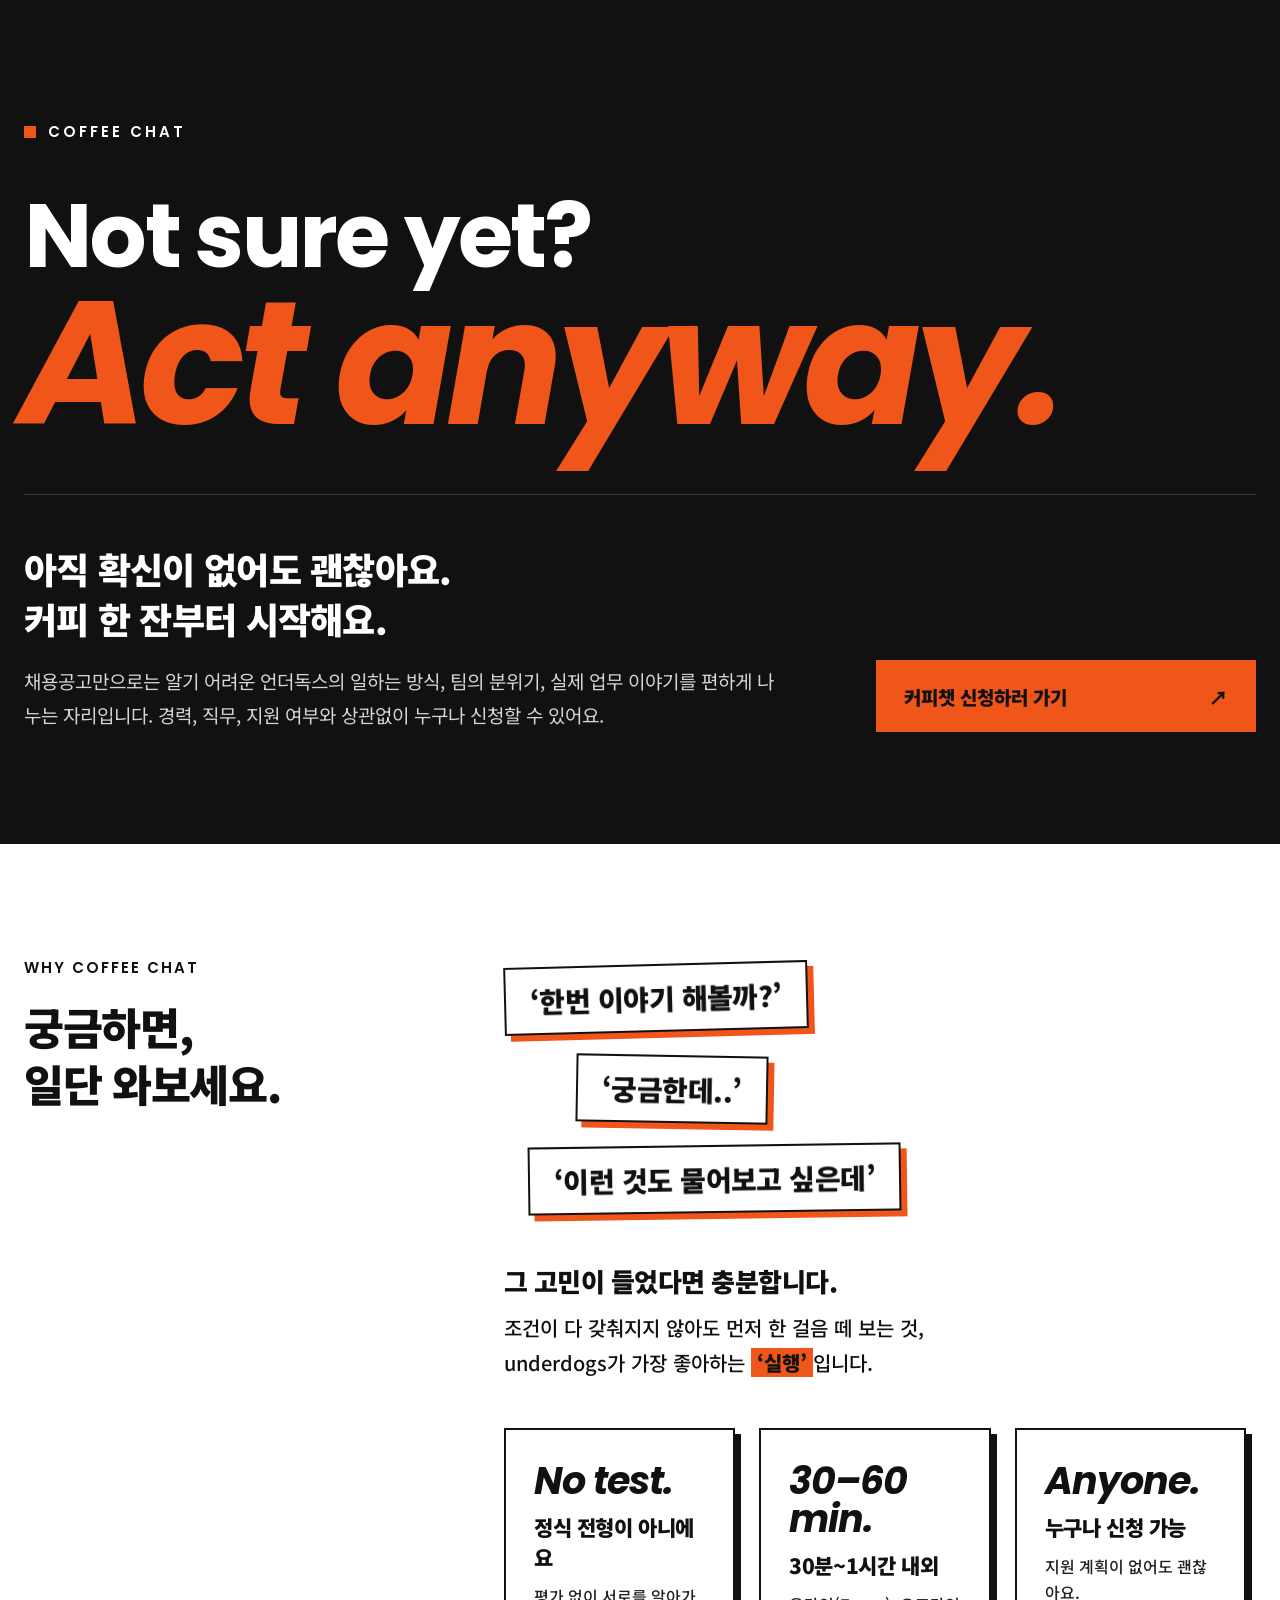
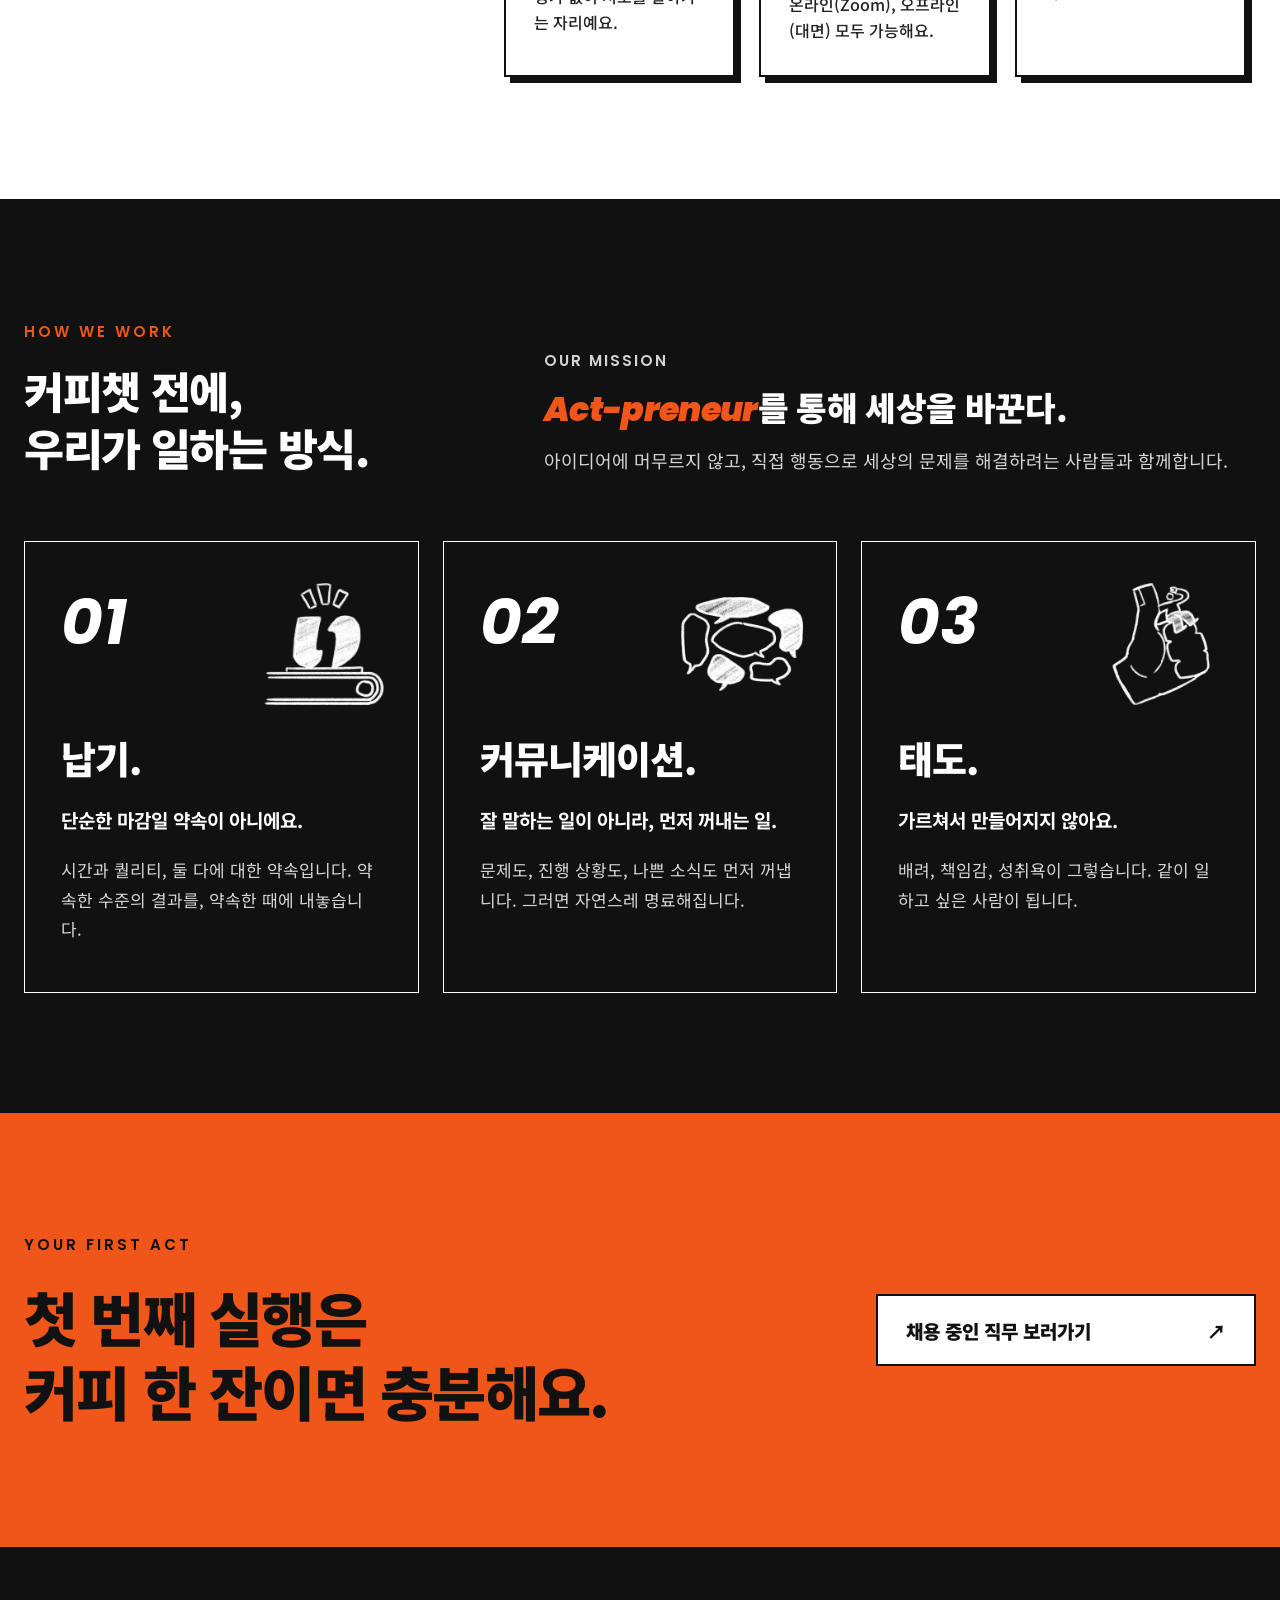
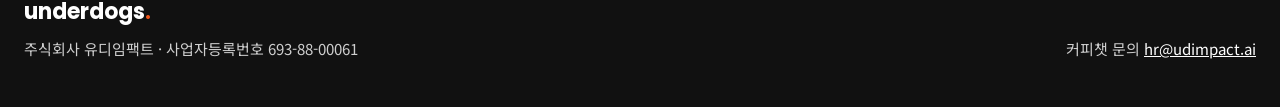
==== index.html @ a5255cc3 "Add files via upload" ====
<!doctype html>
<html lang="ko">
<head>
<meta charset="utf-8">
<meta name="viewport" content="width=device-width, initial-scale=1, viewport-fit=cover">
<title>underdogs. 커피챗 — Not sure yet? Act anyway.</title>
<link rel="preconnect" href="https://fonts.googleapis.com">
<link rel="preconnect" href="https://fonts.gstatic.com" crossorigin>
<link rel="stylesheet" href="https://fonts.googleapis.com/css2?family=Poppins:ital,wght@0,500;0,600;0,700;1,700&family=Noto+Sans+KR:wght@400;500;700;900&display=swap">
<style>
:root{--accent:#F05519;--ink:#111111;--paper:#ffffff;--muted:#444444;--soft:#D4D4D4;--sand:#F6F4F1;
  --side:max(24px,calc((100% - 1280px)/2));box-sizing:border-box;padding-top:env(safe-area-inset-top,0px);padding-bottom:env(safe-area-inset-bottom,0px)}
html{scroll-padding-top:env(safe-area-inset-top,0px)}
*,*::before,*::after{box-sizing:border-box}
body{margin:0;background:var(--paper);color:var(--ink);font-family:Pretendard,"Noto Sans KR","Apple SD Gothic Neo",sans-serif;-webkit-font-smoothing:antialiased;overflow-x:hidden}
.en{font-family:Poppins,sans-serif}
a{color:inherit}
.wrap{padding-left:var(--side);padding-right:var(--side)}
.eyebrow{display:flex;align-items:center;gap:12px;font-family:Poppins,sans-serif;font-size:15px;font-weight:600;letter-spacing:3px}
.eyebrow i{width:12px;height:12px;background:var(--accent);display:inline-block}
h1,h2,p{margin:0}
/* buttons */
.btn{display:flex;align-items:center;justify-content:space-between;gap:16px;height:72px;padding:0 28px;text-decoration:none;font-size:19px;font-weight:900;transition:transform .18s ease,box-shadow .18s ease}
.btn .ar{display:inline-block;transition:transform .18s ease}
.btn:hover{transform:translate(-4px,-4px)}
.btn:hover .ar{transform:translate(3px,-3px)}
.btn-primary{background:var(--accent);color:var(--ink)}
.btn-primary:hover{box-shadow:6px 6px 0 #fff}
.btn-white{background:#fff;color:var(--ink);border:2px solid var(--ink)}
.btn-white:hover{box-shadow:6px 6px 0 var(--ink)}
.btn:focus-visible{outline:3px solid #fff;outline-offset:3px}
.btn-white:focus-visible{outline-color:var(--ink)}
/* hero */
.hero{background:var(--ink);color:#fff;padding-top:120px;padding-bottom:112px;display:flex;flex-direction:column;gap:48px}
.hero h1{font-family:Poppins,sans-serif;font-weight:700;display:flex;flex-direction:column}
.hero .l1{font-size:clamp(44px,7vw,96px);line-height:1;letter-spacing:-.03em}
.act{--t1:rgba(240,85,25,.5);--t2:rgba(240,85,25,.28);--t3:rgba(240,85,25,.12);display:inline-flex;align-self:flex-start;white-space:pre;font-style:italic;color:var(--accent);
  font-size:clamp(76px,13.6vw,196px);line-height:.95;letter-spacing:-.04em;margin-left:-.03em;padding-right:.15em;animation:dash 5s cubic-bezier(.6,0,.2,1) 2.2s infinite}
.act .ch{display:inline-block;animation:slam .6s cubic-bezier(.2,1.5,.35,1) both}
.act .dot{display:inline-block;transform-origin:50% 85%;animation:slam .6s cubic-bezier(.2,1.5,.35,1) both,pop 5s ease-in-out infinite}
@keyframes slam{0%{transform:scale(2.4) translateY(-12%);opacity:0;filter:blur(12px)}60%{opacity:1;filter:blur(0)}100%{transform:none;opacity:1;filter:none}}
@keyframes dash{0%,78%,100%{transform:none;text-shadow:none}82%{transform:translateX(-14px) skewX(6deg);text-shadow:none}88%{transform:translateX(36px) skewX(-16deg);text-shadow:-26px 0 0 var(--t1),-56px 0 0 var(--t2),-90px 0 0 var(--t3)}94%{transform:translateX(-6px) skewX(3deg);text-shadow:none}97%{transform:none}}
@keyframes pop{0%,88%,100%{transform:none}92%{transform:scale(1.9) rotate(-10deg)}96%{transform:scale(.88)}}
.hero-bottom{display:flex;gap:64px;align-items:flex-end;justify-content:space-between;padding-top:48px;border-top:1px solid #3A3A3A}
.hero-copy{display:flex;flex-direction:column;gap:20px;max-width:760px}
.hero-copy .big{font-size:clamp(26px,3vw,36px);line-height:1.4;font-weight:900;letter-spacing:-.02em}
.hero-copy .sub{font-size:19px;line-height:1.8;color:var(--soft)}
.hero .btn{width:380px;flex-shrink:0}
/* why */
.why{padding-top:112px;padding-bottom:112px;display:flex;gap:80px;border-bottom:1px solid var(--ink)}
.why-head{width:400px;flex-shrink:0;display:flex;flex-direction:column;gap:20px}
.why-head .eyebrow{letter-spacing:2px}
.h2{font-size:clamp(34px,3.4vw,48px);line-height:1.3;font-weight:900;letter-spacing:-.03em}
.why-body{flex-grow:1;min-width:0;display:flex;flex-direction:column;gap:40px}
.bubbles{display:flex;flex-direction:column;gap:22px;padding:8px 0}
.bubble{align-self:flex-start;padding:14px 24px;border:2px solid var(--ink);background:#fff;box-shadow:6px 6px 0 var(--accent);font-size:clamp(20px,2.2vw,28px);line-height:1.3;font-weight:900;letter-spacing:-.02em}
.bubble:nth-child(1){transform:rotate(-1.5deg)}
.bubble:nth-child(2){margin-left:72px;transform:rotate(1deg)}
.bubble:nth-child(3){margin-left:24px;transform:rotate(-.8deg)}
.why-text .t1{font-size:26px;line-height:1.5;font-weight:900;letter-spacing:-.02em;margin-bottom:10px}
.why-text .t2{font-size:20px;line-height:1.75;font-weight:500}
.hl{padding:0 6px;background:var(--accent);font-weight:900}
.cards{display:grid;grid-template-columns:repeat(3,minmax(0,1fr));gap:24px;padding:8px 10px 10px 0}
.card{padding:32px 28px;border:2px solid var(--ink);background:#fff;box-shadow:6px 6px 0 var(--ink);display:flex;flex-direction:column;gap:12px;
  transition:transform .2s ease,box-shadow .2s ease,background-color .25s ease}
.card:hover{transform:translate(-4px,-4px) rotate(-1deg);box-shadow:12px 12px 0 var(--ink);background:var(--accent)}
.card .k{font-family:Poppins,sans-serif;font-size:38px;line-height:1;font-weight:700;font-style:italic;letter-spacing:-1px}
.card .t{font-size:21px;font-weight:900;letter-spacing:-.02em}
.card .d{font-size:16px;line-height:1.6;font-weight:500;color:#222}
/* how */
.how{background:var(--ink);color:#fff;padding-top:120px;padding-bottom:120px;display:flex;flex-direction:column;gap:64px}
.how-top{display:flex;gap:80px;align-items:flex-end}
.how-top .left{width:440px;flex-shrink:0;display:flex;flex-direction:column;gap:20px}
.how-top .left .eyebrow{color:var(--accent);letter-spacing:3px}
.how-top .right{flex-grow:1;display:flex;flex-direction:column;gap:12px}
.how-top .mission{font-size:clamp(26px,2.6vw,34px);line-height:1.4;font-weight:900;letter-spacing:-.02em}
.how-top .mission span{font-family:Poppins,sans-serif;font-style:italic;color:var(--accent)}
.how-top .muted{font-size:18px;line-height:1.75;color:var(--soft)}
.vals{display:grid;grid-template-columns:repeat(3,minmax(0,1fr));gap:24px}
.val{padding:48px 36px;border:1px solid #fff;display:flex;flex-direction:column;gap:20px;color:#fff;transition:background-color .25s ease,color .25s ease}
.val:hover{background:var(--accent);color:var(--ink)}
.val .top{display:flex;justify-content:space-between;align-items:flex-start;gap:16px}
.val .no{font-family:Poppins,sans-serif;font-size:64px;line-height:1;font-weight:700;font-style:italic}
.icon{width:132px;height:132px;flex-shrink:0;margin:-12px -8px 0 0;background-color:currentColor;-webkit-mask-size:contain;mask-size:contain;-webkit-mask-repeat:no-repeat;mask-repeat:no-repeat;-webkit-mask-position:center;mask-position:center;transition:transform .3s cubic-bezier(.2,1.4,.4,1)}
.icon{-webkit-mask-image:var(--m);mask-image:var(--m)}
.val:hover .icon{transform:rotate(-8deg) scale(1.1)}
.ic-done{--m:url([data-uri])}
.ic-comm{--m:url([data-uri])}
.ic-att{--m:url([data-uri])}
.val .name{font-size:38px;font-weight:900;letter-spacing:-1px}
.val .lead{font-size:19px;line-height:1.6;font-weight:700}
.val .body{font-size:17px;line-height:1.75;color:var(--soft);transition:color .25s ease}
.val:hover .body{color:var(--ink)}
/* closing */
.closing{background:var(--accent);color:var(--ink);padding-top:120px;padding-bottom:120px;display:flex;align-items:center;justify-content:space-between;gap:64px}
.closing .txt{display:flex;flex-direction:column;gap:24px}
.closing .eyebrow{letter-spacing:3px}
.closing h2{font-size:clamp(38px,4.6vw,64px);line-height:1.25;font-weight:900;letter-spacing:-.03em}
.closing .btn{width:380px;flex-shrink:0}
footer{background:var(--ink);color:#fff;padding-top:48px;padding-bottom:48px;display:flex;justify-content:space-between;align-items:flex-end;gap:24px;flex-wrap:wrap}
footer .logo{font-family:Poppins,sans-serif;font-weight:700;font-size:22px}
footer .logo b{color:var(--accent)}
footer small{font-size:15px;color:#CFCFCF}
footer a{color:#fff}
/* responsive */
@media (max-width:1024px){
  .why,.how-top{flex-direction:column;gap:40px}
  .why-head,.how-top .left{width:auto}
  .cards,.vals{grid-template-columns:1fr}
  .hero-bottom,.closing{flex-direction:column;align-items:flex-start;gap:40px}
  .hero .btn,.closing .btn{width:100%;max-width:420px}
}
@media (max-width:600px){
  .hero{padding-top:72px;padding-bottom:72px;gap:32px}
  .why,.how,.closing{padding-top:72px;padding-bottom:72px}
  .bubble:nth-child(2){margin-left:32px}
  .bubble:nth-child(3){margin-left:12px}
  .icon{width:96px;height:96px}
  .val{padding:32px 24px}
}
@media (prefers-reduced-motion:reduce){.act,.act .ch,.act .dot{animation:none}.btn,.card,.val,.icon{transition:none}}
</style>
</head>
<body>

<section class="hero wrap">
<div class="eyebrow"><i></i><span>COFFEE CHAT</span></div>
<h1>
<span class="l1">Not sure yet?</span>
<span class="act" aria-label="Act anyway."><span class="ch" style="animation-delay:0.150s">A</span><span class="ch" style="animation-delay:0.195s">c</span><span class="ch" style="animation-delay:0.240s">t</span><span class="ch" style="animation-delay:0.285s"> </span><span class="ch" style="animation-delay:0.330s">a</span><span class="ch" style="animation-delay:0.375s">n</span><span class="ch" style="animation-delay:0.420s">y</span><span class="ch" style="animation-delay:0.465s">w</span><span class="ch" style="animation-delay:0.510s">a</span><span class="ch" style="animation-delay:0.555s">y</span><span class="dot" style="animation-delay:0.60s,2.2s">.</span></span>
</h1>
<div class="hero-bottom">
<div class="hero-copy">
<p class="big">아직 확신이 없어도 괜찮아요.<br>커피 한 잔부터 시작해요.</p>
<p class="sub">채용공고만으로는 알기 어려운 언더독스의 일하는 방식, 팀의 분위기, 실제 업무 이야기를 편하게 나누는 자리입니다. 경력, 직무, 지원 여부와 상관없이 누구나 신청할 수 있어요.</p>
</div>
<a class="btn btn-primary" href="apply.html">커피챗 신청하러 가기 <span class="ar" aria-hidden="true">↗</span></a>
</div>
</section>

<section class="why wrap">
<div class="why-head">
<div class="eyebrow en">WHY COFFEE CHAT</div>
<h2 class="h2">궁금하면,<br>일단 와보세요.</h2>
</div>
<div class="why-body">
<div class="bubbles">
<span class="bubble">‘한번 이야기 해볼까?’</span>
<span class="bubble">‘궁금한데..’</span>
<span class="bubble">‘이런 것도 물어보고 싶은데’</span>
</div>
<div class="why-text">
<p class="t1">그 고민이 들었다면 충분합니다.</p>
<p class="t2">조건이 다 갖춰지지 않아도 먼저 한 걸음 떼 보는 것,<br>underdogs가 가장 좋아하는 <span class="hl">‘실행’</span>입니다.</p>
</div>
<div class="cards">
<div class="card"><span class="k">No test.</span><span class="t">정식 전형이 아니에요</span><span class="d">평가 없이 서로를 알아가는 자리예요.</span></div>
<div class="card"><span class="k">30–60 min.</span><span class="t">30분~1시간 내외</span><span class="d">온라인(Zoom), 오프라인(대면) 모두 가능해요.</span></div>
<div class="card"><span class="k">Anyone.</span><span class="t">누구나 신청 가능</span><span class="d">지원 계획이 없어도 괜찮아요.</span></div>
</div>
</div>
</section>

<section class="how wrap">
<div class="how-top">
<div class="left">
<div class="eyebrow">HOW WE WORK</div>
<h2 class="h2">커피챗 전에,<br>우리가 일하는 방식.</h2>
</div>
<div class="right">
<div class="eyebrow" style="color:var(--soft);letter-spacing:2px">OUR MISSION</div>
<p class="mission"><span>Act-preneur</span>를 통해 세상을 바꾼다.</p>
<p class="muted">아이디어에 머무르지 않고, 직접 행동으로 세상의 문제를 해결하려는 사람들과 함께합니다.</p>
</div>
</div>
<div class="vals">
<div class="val"><div class="top"><span class="no">01</span><div class="icon ic-done" aria-hidden="true"></div></div><span class="name">납기.</span><span class="lead">단순한 마감일 약속이 아니에요.</span><span class="body">시간과 퀄리티, 둘 다에 대한 약속입니다. 약속한 수준의 결과를, 약속한 때에 내놓습니다.</span></div>
<div class="val"><div class="top"><span class="no">02</span><div class="icon ic-comm" aria-hidden="true"></div></div><span class="name">커뮤니케이션.</span><span class="lead">잘 말하는 일이 아니라, 먼저 꺼내는 일.</span><span class="body">문제도, 진행 상황도, 나쁜 소식도 먼저 꺼냅니다. 그러면 자연스레 명료해집니다.</span></div>
<div class="val"><div class="top"><span class="no">03</span><div class="icon ic-att" aria-hidden="true"></div></div><span class="name">태도.</span><span class="lead">가르쳐서 만들어지지 않아요.</span><span class="body">배려, 책임감, 성취욕이 그렇습니다. 같이 일하고 싶은 사람이 됩니다.</span></div>
</div>
</section>

<section class="closing wrap">
<div class="txt">
<div class="eyebrow">YOUR FIRST ACT</div>
<h2>첫 번째 실행은<br>커피 한 잔이면 충분해요.</h2>
</div>
<a class="btn btn-white" href="https://udimpact.career.greetinghr.com/ko/guide" target="_blank" rel="noopener">채용 중인 직무 보러가기 <span class="ar" aria-hidden="true">↗</span></a>
</section>

<footer class="wrap">
<div style="display:flex;flex-direction:column;gap:10px">
<span class="logo">underdogs<b>.</b></span>
<small>주식회사 유디임팩트 · 사업자등록번호 693-88-00061</small>
</div>
<small>커피챗 문의 <a href="mailto:hr@udimpact.ai">hr@udimpact.ai</a></small>
</footer>

</body>
</html>
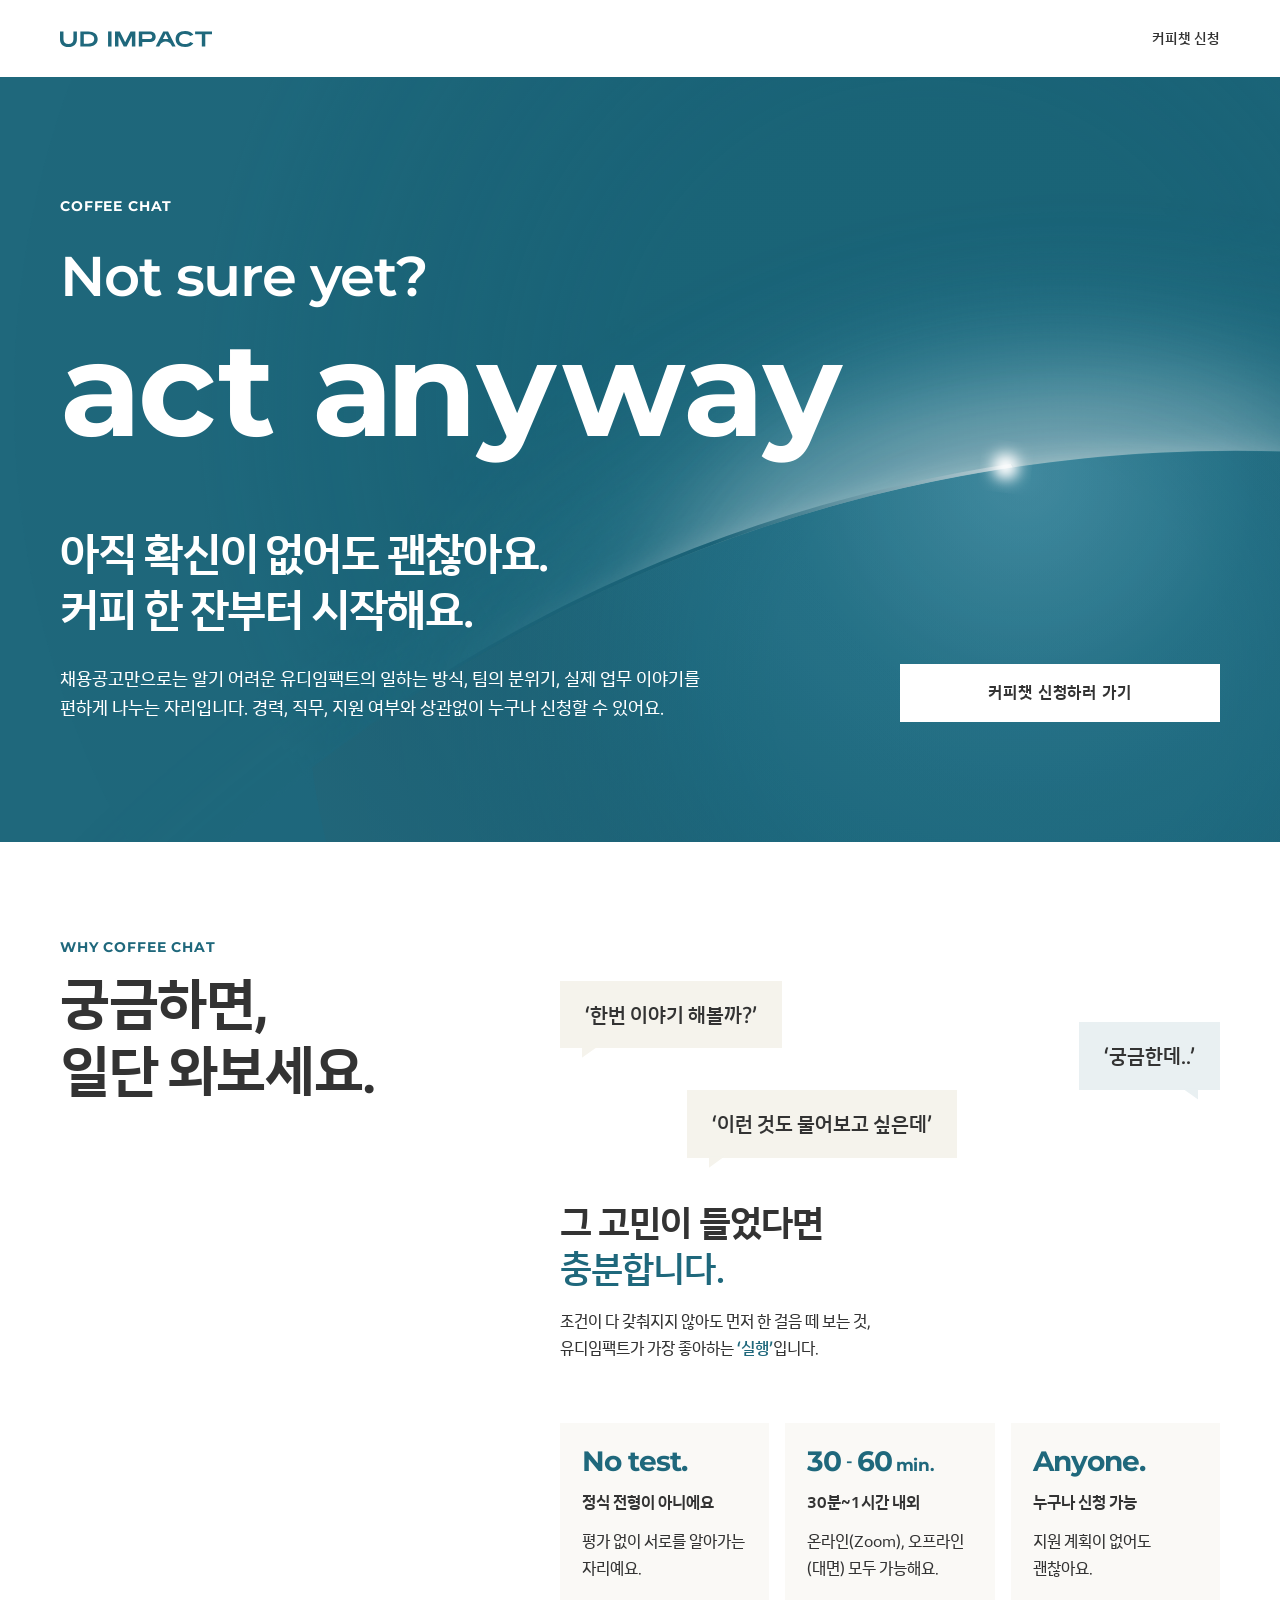
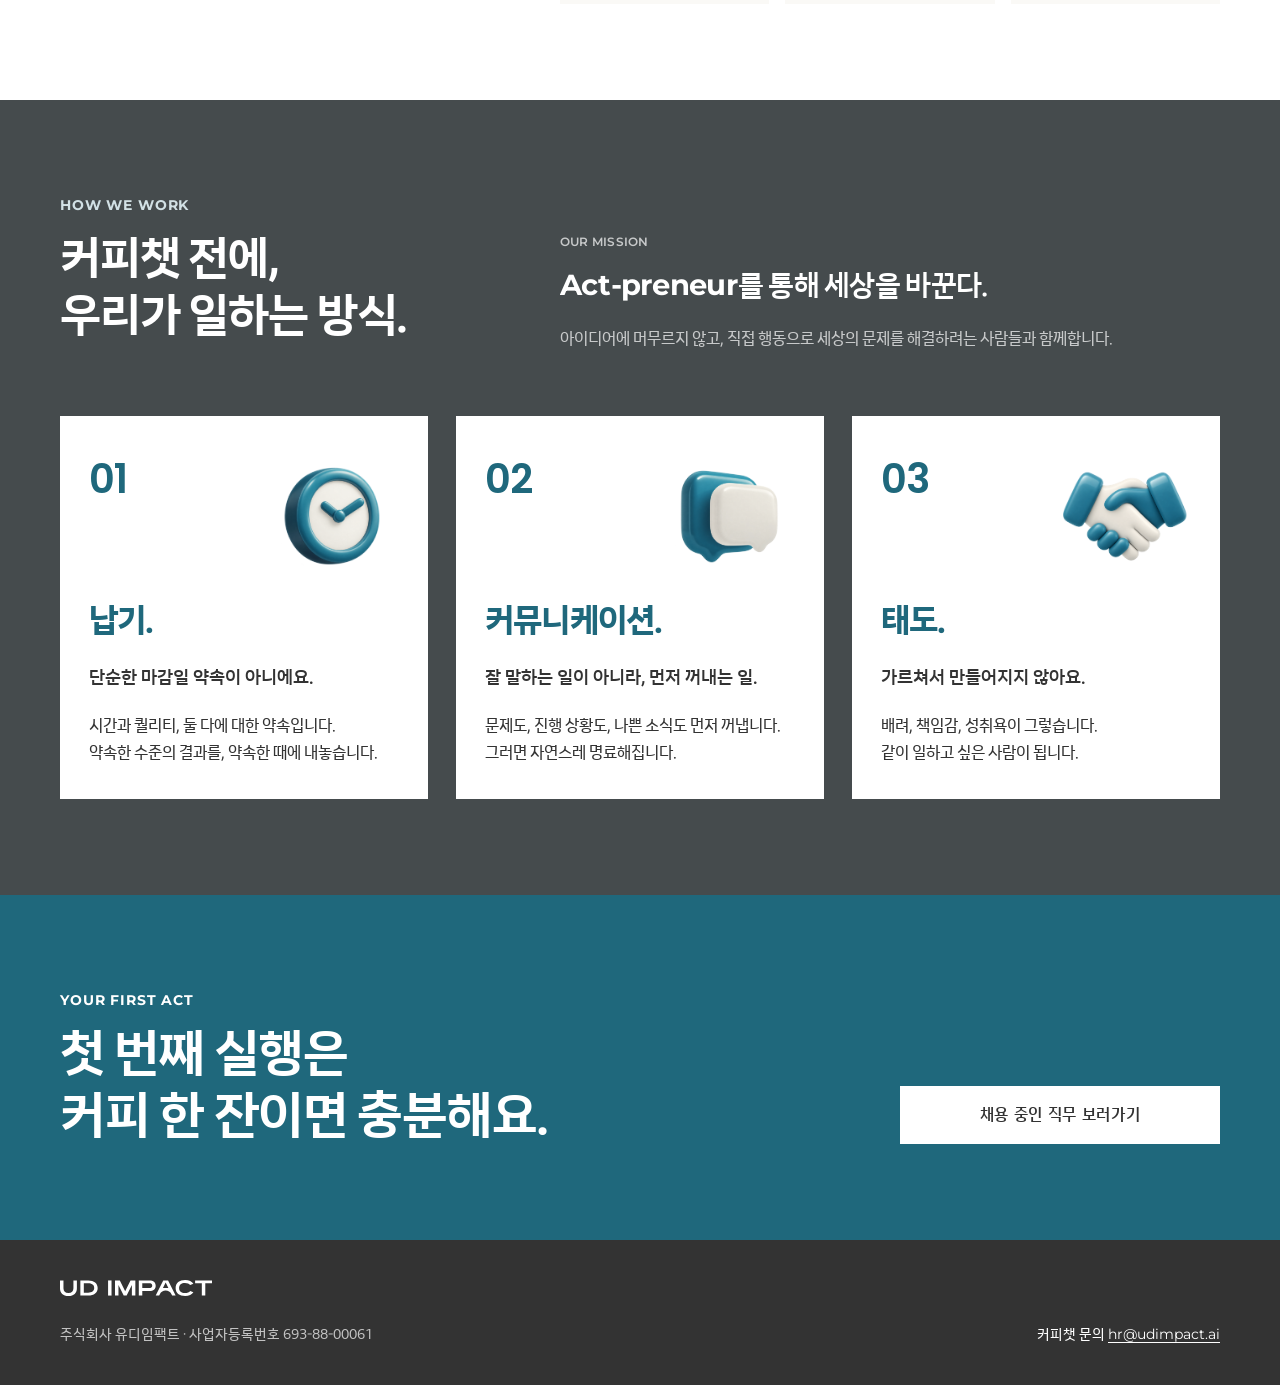
==== commit b458d63e: "Add files via upload" ====
--- a/index.html
+++ b/index.html
@@ -1,200 +1,163 @@
 <!doctype html>
 <html lang="ko">
-<head>
-<meta charset="utf-8">
-<meta name="viewport" content="width=device-width, initial-scale=1, viewport-fit=cover">
-<title>underdogs. 커피챗 — Not sure yet? Act anyway.</title>
-<link rel="preconnect" href="https://fonts.googleapis.com">
-<link rel="preconnect" href="https://fonts.gstatic.com" crossorigin>
-<link rel="stylesheet" href="https://fonts.googleapis.com/css2?family=Poppins:ital,wght@0,500;0,600;0,700;1,700&family=Noto+Sans+KR:wght@400;500;700;900&display=swap">
-<style>
-:root{--accent:#F05519;--ink:#111111;--paper:#ffffff;--muted:#444444;--soft:#D4D4D4;--sand:#F6F4F1;
-  --side:max(24px,calc((100% - 1280px)/2));box-sizing:border-box;padding-top:env(safe-area-inset-top,0px);padding-bottom:env(safe-area-inset-bottom,0px)}
-html{scroll-padding-top:env(safe-area-inset-top,0px)}
-*,*::before,*::after{box-sizing:border-box}
-body{margin:0;background:var(--paper);color:var(--ink);font-family:Pretendard,"Noto Sans KR","Apple SD Gothic Neo",sans-serif;-webkit-font-smoothing:antialiased;overflow-x:hidden}
-.en{font-family:Poppins,sans-serif}
-a{color:inherit}
-.wrap{padding-left:var(--side);padding-right:var(--side)}
-.eyebrow{display:flex;align-items:center;gap:12px;font-family:Poppins,sans-serif;font-size:15px;font-weight:600;letter-spacing:3px}
-.eyebrow i{width:12px;height:12px;background:var(--accent);display:inline-block}
-h1,h2,p{margin:0}
-/* buttons */
-.btn{display:flex;align-items:center;justify-content:space-between;gap:16px;height:72px;padding:0 28px;text-decoration:none;font-size:19px;font-weight:900;transition:transform .18s ease,box-shadow .18s ease}
-.btn .ar{display:inline-block;transition:transform .18s ease}
-.btn:hover{transform:translate(-4px,-4px)}
-.btn:hover .ar{transform:translate(3px,-3px)}
-.btn-primary{background:var(--accent);color:var(--ink)}
-.btn-primary:hover{box-shadow:6px 6px 0 #fff}
-.btn-white{background:#fff;color:var(--ink);border:2px solid var(--ink)}
-.btn-white:hover{box-shadow:6px 6px 0 var(--ink)}
-.btn:focus-visible{outline:3px solid #fff;outline-offset:3px}
-.btn-white:focus-visible{outline-color:var(--ink)}
-/* hero */
-.hero{background:var(--ink);color:#fff;padding-top:120px;padding-bottom:112px;display:flex;flex-direction:column;gap:48px}
-.hero h1{font-family:Poppins,sans-serif;font-weight:700;display:flex;flex-direction:column}
-.hero .l1{font-size:clamp(44px,7vw,96px);line-height:1;letter-spacing:-.03em}
-.act{--t1:rgba(240,85,25,.5);--t2:rgba(240,85,25,.28);--t3:rgba(240,85,25,.12);display:inline-flex;align-self:flex-start;white-space:pre;font-style:italic;color:var(--accent);
-  font-size:clamp(76px,13.6vw,196px);line-height:.95;letter-spacing:-.04em;margin-left:-.03em;padding-right:.15em;animation:dash 5s cubic-bezier(.6,0,.2,1) 2.2s infinite}
-.act .ch{display:inline-block;animation:slam .6s cubic-bezier(.2,1.5,.35,1) both}
-.act .dot{display:inline-block;transform-origin:50% 85%;animation:slam .6s cubic-bezier(.2,1.5,.35,1) both,pop 5s ease-in-out infinite}
-@keyframes slam{0%{transform:scale(2.4) translateY(-12%);opacity:0;filter:blur(12px)}60%{opacity:1;filter:blur(0)}100%{transform:none;opacity:1;filter:none}}
-@keyframes dash{0%,78%,100%{transform:none;text-shadow:none}82%{transform:translateX(-14px) skewX(6deg);text-shadow:none}88%{transform:translateX(36px) skewX(-16deg);text-shadow:-26px 0 0 var(--t1),-56px 0 0 var(--t2),-90px 0 0 var(--t3)}94%{transform:translateX(-6px) skewX(3deg);text-shadow:none}97%{transform:none}}
-@keyframes pop{0%,88%,100%{transform:none}92%{transform:scale(1.9) rotate(-10deg)}96%{transform:scale(.88)}}
-.hero-bottom{display:flex;gap:64px;align-items:flex-end;justify-content:space-between;padding-top:48px;border-top:1px solid #3A3A3A}
-.hero-copy{display:flex;flex-direction:column;gap:20px;max-width:760px}
-.hero-copy .big{font-size:clamp(26px,3vw,36px);line-height:1.4;font-weight:900;letter-spacing:-.02em}
-.hero-copy .sub{font-size:19px;line-height:1.8;color:var(--soft)}
-.hero .btn{width:380px;flex-shrink:0}
-/* why */
-.why{padding-top:112px;padding-bottom:112px;display:flex;gap:80px;border-bottom:1px solid var(--ink)}
-.why-head{width:400px;flex-shrink:0;display:flex;flex-direction:column;gap:20px}
-.why-head .eyebrow{letter-spacing:2px}
-.h2{font-size:clamp(34px,3.4vw,48px);line-height:1.3;font-weight:900;letter-spacing:-.03em}
-.why-body{flex-grow:1;min-width:0;display:flex;flex-direction:column;gap:40px}
-.bubbles{display:flex;flex-direction:column;gap:22px;padding:8px 0}
-.bubble{align-self:flex-start;padding:14px 24px;border:2px solid var(--ink);background:#fff;box-shadow:6px 6px 0 var(--accent);font-size:clamp(20px,2.2vw,28px);line-height:1.3;font-weight:900;letter-spacing:-.02em}
-.bubble:nth-child(1){transform:rotate(-1.5deg)}
-.bubble:nth-child(2){margin-left:72px;transform:rotate(1deg)}
-.bubble:nth-child(3){margin-left:24px;transform:rotate(-.8deg)}
-.why-text .t1{font-size:26px;line-height:1.5;font-weight:900;letter-spacing:-.02em;margin-bottom:10px}
-.why-text .t2{font-size:20px;line-height:1.75;font-weight:500}
-.hl{padding:0 6px;background:var(--accent);font-weight:900}
-.cards{display:grid;grid-template-columns:repeat(3,minmax(0,1fr));gap:24px;padding:8px 10px 10px 0}
-.card{padding:32px 28px;border:2px solid var(--ink);background:#fff;box-shadow:6px 6px 0 var(--ink);display:flex;flex-direction:column;gap:12px;
-  transition:transform .2s ease,box-shadow .2s ease,background-color .25s ease}
-.card:hover{transform:translate(-4px,-4px) rotate(-1deg);box-shadow:12px 12px 0 var(--ink);background:var(--accent)}
-.card .k{font-family:Poppins,sans-serif;font-size:38px;line-height:1;font-weight:700;font-style:italic;letter-spacing:-1px}
-.card .t{font-size:21px;font-weight:900;letter-spacing:-.02em}
-.card .d{font-size:16px;line-height:1.6;font-weight:500;color:#222}
-/* how */
-.how{background:var(--ink);color:#fff;padding-top:120px;padding-bottom:120px;display:flex;flex-direction:column;gap:64px}
-.how-top{display:flex;gap:80px;align-items:flex-end}
-.how-top .left{width:440px;flex-shrink:0;display:flex;flex-direction:column;gap:20px}
-.how-top .left .eyebrow{color:var(--accent);letter-spacing:3px}
-.how-top .right{flex-grow:1;display:flex;flex-direction:column;gap:12px}
-.how-top .mission{font-size:clamp(26px,2.6vw,34px);line-height:1.4;font-weight:900;letter-spacing:-.02em}
-.how-top .mission span{font-family:Poppins,sans-serif;font-style:italic;color:var(--accent)}
-.how-top .muted{font-size:18px;line-height:1.75;color:var(--soft)}
-.vals{display:grid;grid-template-columns:repeat(3,minmax(0,1fr));gap:24px}
-.val{padding:48px 36px;border:1px solid #fff;display:flex;flex-direction:column;gap:20px;color:#fff;transition:background-color .25s ease,color .25s ease}
-.val:hover{background:var(--accent);color:var(--ink)}
-.val .top{display:flex;justify-content:space-between;align-items:flex-start;gap:16px}
-.val .no{font-family:Poppins,sans-serif;font-size:64px;line-height:1;font-weight:700;font-style:italic}
-.icon{width:132px;height:132px;flex-shrink:0;margin:-12px -8px 0 0;background-color:currentColor;-webkit-mask-size:contain;mask-size:contain;-webkit-mask-repeat:no-repeat;mask-repeat:no-repeat;-webkit-mask-position:center;mask-position:center;transition:transform .3s cubic-bezier(.2,1.4,.4,1)}
-.icon{-webkit-mask-image:var(--m);mask-image:var(--m)}
-.val:hover .icon{transform:rotate(-8deg) scale(1.1)}
-.ic-done{--m:url([data-uri])}
-.ic-comm{--m:url([data-uri])}
-.ic-att{--m:url([data-uri])}
-.val .name{font-size:38px;font-weight:900;letter-spacing:-1px}
-.val .lead{font-size:19px;line-height:1.6;font-weight:700}
-.val .body{font-size:17px;line-height:1.75;color:var(--soft);transition:color .25s ease}
-.val:hover .body{color:var(--ink)}
-/* closing */
-.closing{background:var(--accent);color:var(--ink);padding-top:120px;padding-bottom:120px;display:flex;align-items:center;justify-content:space-between;gap:64px}
-.closing .txt{display:flex;flex-direction:column;gap:24px}
-.closing .eyebrow{letter-spacing:3px}
-.closing h2{font-size:clamp(38px,4.6vw,64px);line-height:1.25;font-weight:900;letter-spacing:-.03em}
-.closing .btn{width:380px;flex-shrink:0}
-footer{background:var(--ink);color:#fff;padding-top:48px;padding-bottom:48px;display:flex;justify-content:space-between;align-items:flex-end;gap:24px;flex-wrap:wrap}
-footer .logo{font-family:Poppins,sans-serif;font-weight:700;font-size:22px}
-footer .logo b{color:var(--accent)}
-footer small{font-size:15px;color:#CFCFCF}
-footer a{color:#fff}
-/* responsive */
-@media (max-width:1024px){
-  .why,.how-top{flex-direction:column;gap:40px}
-  .why-head,.how-top .left{width:auto}
-  .cards,.vals{grid-template-columns:1fr}
-  .hero-bottom,.closing{flex-direction:column;align-items:flex-start;gap:40px}
-  .hero .btn,.closing .btn{width:100%;max-width:420px}
-}
-@media (max-width:600px){
-  .hero{padding-top:72px;padding-bottom:72px;gap:32px}
-  .why,.how,.closing{padding-top:72px;padding-bottom:72px}
-  .bubble:nth-child(2){margin-left:32px}
-  .bubble:nth-child(3){margin-left:12px}
-  .icon{width:96px;height:96px}
-  .val{padding:32px 24px}
-}
-@media (prefers-reduced-motion:reduce){.act,.act .ch,.act .dot{animation:none}.btn,.card,.val,.icon{transition:none}}
-</style>
-</head>
-<body>
-
-<section class="hero wrap">
-<div class="eyebrow"><i></i><span>COFFEE CHAT</span></div>
-<h1>
-<span class="l1">Not sure yet?</span>
-<span class="act" aria-label="Act anyway."><span class="ch" style="animation-delay:0.150s">A</span><span class="ch" style="animation-delay:0.195s">c</span><span class="ch" style="animation-delay:0.240s">t</span><span class="ch" style="animation-delay:0.285s"> </span><span class="ch" style="animation-delay:0.330s">a</span><span class="ch" style="animation-delay:0.375s">n</span><span class="ch" style="animation-delay:0.420s">y</span><span class="ch" style="animation-delay:0.465s">w</span><span class="ch" style="animation-delay:0.510s">a</span><span class="ch" style="animation-delay:0.555s">y</span><span class="dot" style="animation-delay:0.60s,2.2s">.</span></span>
-</h1>
-<div class="hero-bottom">
-<div class="hero-copy">
-<p class="big">아직 확신이 없어도 괜찮아요.<br>커피 한 잔부터 시작해요.</p>
-<p class="sub">채용공고만으로는 알기 어려운 언더독스의 일하는 방식, 팀의 분위기, 실제 업무 이야기를 편하게 나누는 자리입니다. 경력, 직무, 지원 여부와 상관없이 누구나 신청할 수 있어요.</p>
-</div>
-<a class="btn btn-primary" href="apply.html">커피챗 신청하러 가기 <span class="ar" aria-hidden="true">↗</span></a>
-</div>
-</section>
-
-<section class="why wrap">
-<div class="why-head">
-<div class="eyebrow en">WHY COFFEE CHAT</div>
-<h2 class="h2">궁금하면,<br>일단 와보세요.</h2>
-</div>
-<div class="why-body">
-<div class="bubbles">
-<span class="bubble">‘한번 이야기 해볼까?’</span>
-<span class="bubble">‘궁금한데..’</span>
-<span class="bubble">‘이런 것도 물어보고 싶은데’</span>
-</div>
-<div class="why-text">
-<p class="t1">그 고민이 들었다면 충분합니다.</p>
-<p class="t2">조건이 다 갖춰지지 않아도 먼저 한 걸음 떼 보는 것,<br>underdogs가 가장 좋아하는 <span class="hl">‘실행’</span>입니다.</p>
-</div>
-<div class="cards">
-<div class="card"><span class="k">No test.</span><span class="t">정식 전형이 아니에요</span><span class="d">평가 없이 서로를 알아가는 자리예요.</span></div>
-<div class="card"><span class="k">30–60 min.</span><span class="t">30분~1시간 내외</span><span class="d">온라인(Zoom), 오프라인(대면) 모두 가능해요.</span></div>
-<div class="card"><span class="k">Anyone.</span><span class="t">누구나 신청 가능</span><span class="d">지원 계획이 없어도 괜찮아요.</span></div>
-</div>
-</div>
-</section>
-
-<section class="how wrap">
-<div class="how-top">
-<div class="left">
-<div class="eyebrow">HOW WE WORK</div>
-<h2 class="h2">커피챗 전에,<br>우리가 일하는 방식.</h2>
-</div>
-<div class="right">
-<div class="eyebrow" style="color:var(--soft);letter-spacing:2px">OUR MISSION</div>
-<p class="mission"><span>Act-preneur</span>를 통해 세상을 바꾼다.</p>
-<p class="muted">아이디어에 머무르지 않고, 직접 행동으로 세상의 문제를 해결하려는 사람들과 함께합니다.</p>
-</div>
-</div>
-<div class="vals">
-<div class="val"><div class="top"><span class="no">01</span><div class="icon ic-done" aria-hidden="true"></div></div><span class="name">납기.</span><span class="lead">단순한 마감일 약속이 아니에요.</span><span class="body">시간과 퀄리티, 둘 다에 대한 약속입니다. 약속한 수준의 결과를, 약속한 때에 내놓습니다.</span></div>
-<div class="val"><div class="top"><span class="no">02</span><div class="icon ic-comm" aria-hidden="true"></div></div><span class="name">커뮤니케이션.</span><span class="lead">잘 말하는 일이 아니라, 먼저 꺼내는 일.</span><span class="body">문제도, 진행 상황도, 나쁜 소식도 먼저 꺼냅니다. 그러면 자연스레 명료해집니다.</span></div>
-<div class="val"><div class="top"><span class="no">03</span><div class="icon ic-att" aria-hidden="true"></div></div><span class="name">태도.</span><span class="lead">가르쳐서 만들어지지 않아요.</span><span class="body">배려, 책임감, 성취욕이 그렇습니다. 같이 일하고 싶은 사람이 됩니다.</span></div>
-</div>
-</section>
-
-<section class="closing wrap">
-<div class="txt">
-<div class="eyebrow">YOUR FIRST ACT</div>
-<h2>첫 번째 실행은<br>커피 한 잔이면 충분해요.</h2>
-</div>
-<a class="btn btn-white" href="https://udimpact.career.greetinghr.com/ko/guide" target="_blank" rel="noopener">채용 중인 직무 보러가기 <span class="ar" aria-hidden="true">↗</span></a>
-</section>
-
-<footer class="wrap">
-<div style="display:flex;flex-direction:column;gap:10px">
-<span class="logo">underdogs<b>.</b></span>
-<small>주식회사 유디임팩트 · 사업자등록번호 693-88-00061</small>
-</div>
-<small>커피챗 문의 <a href="mailto:hr@udimpact.ai">hr@udimpact.ai</a></small>
-</footer>
-
-</body>
+  <head>
+    <meta charset="utf-8">
+    <meta name="viewport" content="width=device-width, initial-scale=1, viewport-fit=cover">
+    <title>UD IMPACT 커피챗 — Not sure yet? act anyway</title>
+    <link rel="stylesheet" href="assets/styles/webfonts.css">
+    <link rel="stylesheet" href="assets/styles/refinement-fonts.css">
+    <link rel="stylesheet" href="assets/styles/common.css?v=20261021-1">
+    <link rel="stylesheet" href="assets/styles/index.css?v=20261021-20">
+    <link rel="stylesheet" href="assets/styles/values-refined.css?v=20261021-5">
+    <link rel="stylesheet" href="assets/styles/hero-art.css?v=20261021-2">
+    <link rel="stylesheet" href="assets/styles/hero-motion.css?v=20261021-2">
+    <link rel="stylesheet" href="assets/styles/mission-motion.css?v=20261021-1">
+    <script src="assets/scripts/mission-motion.js?v=20261021-1" defer></script>
+  </head>
+  <body>
+    <div class="lp-shell">
+      <header class="site-nav">
+        <nav class="lp-inner" aria-label="주요 메뉴">
+          <a class="brand-link" href="index.html" aria-label="유디임팩트 커피챗 홈"><img class="brand-logo" src="assets/logo/udimpact-wordmark-teal.svg" alt="UD IMPACT" width="152" height="16"></a>
+          <a class="nav-link" href="apply.html">커피챗 신청</a>
+        </nav>
+      </header>
+      <main>
+        <section class="hero on-accent" aria-labelledby="hero-title">
+          <div class="hero-art" aria-hidden="true">
+            <div class="hero-art__wash">
+              <div class="hero-art__layer hero-art__outer-haze">
+                <img src="assets/hero/04b62.svg" width="3689.02" height="3689.02" alt="">
+              </div>
+              <div class="hero-art__layer hero-art__orbital-glow">
+                <img src="assets/hero/d9f5a.svg" width="1222.57" height="1652.86" alt="">
+              </div>
+              <div class="hero-art__layer hero-art__rim-glow">
+                <img src="assets/hero/69f84.svg" width="3457.92" height="3457.92" alt="">
+              </div>
+              <div class="hero-art__layer hero-art__planet">
+                <img src="assets/hero/153b4.svg?v=20261021-2" width="3393.25" height="3393.25" alt="">
+              </div>
+              <div class="hero-art__layer hero-art__masked-atmosphere">
+                <img src="assets/hero/d4ae5.svg" width="1557.16" height="1557.16" alt="">
+                <img src="assets/hero/9620e.svg" width="1557.16" height="1557.16" alt="">
+              </div>
+              <div class="hero-art__layer hero-art__atmosphere">
+                <img src="assets/hero/04747.svg" width="2055.47" height="2055.47" alt="">
+              </div>
+            </div>
+            <img class="hero-art__intro-light" src="assets/hero/hero-light-intro.svg" width="1440" height="800" alt="">
+            <div class="hero-art__layer hero-art__star">
+              <img src="assets/hero/e9343.svg" width="65.7218" height="65.7218" alt="">
+            </div>
+          </div>
+          <div class="lp-inner">
+            <p class="kicker">COFFEE CHAT</p>
+            <h1 class="hero-title en" id="hero-title"><span class="hero-question">Not sure yet?</span><span class="act-line"><span class="kern-act-a">a</span><span class="kern-act-c">c</span>t <span class="kern-a">a</span>n<span class="kern-y">y</span>way</span></h1>
+            <div class="hero-bottom">
+              <div class="hero-copy">
+                <p class="hero-intro">아직 확신이 없어도 괜찮아요.<br>커피 한 잔부터 시작해요.</p>
+                <p class="lead">채용공고만으로는 알기 어려운 유디임팩트의 일하는 방식, 팀의 분위기, 실제 업무 이야기를 편하게 나누는 자리입니다. 경력, 직무, 지원 여부와 상관없이 누구나 신청할 수 있어요.</p>
+              </div>
+              <a class="lp-cta is-lg is-solo is-on-accent" href="apply.html">커피챗 신청하러 가기</a>
+            </div>
+          </div>
+        </section>
+        <section class="why" aria-labelledby="why-title">
+          <div class="lp-inner">
+            <div class="why-layout">
+              <div class="section-heading">
+                <p class="kicker">WHY COFFEE CHAT</p>
+                <h2 class="section-title" id="why-title">궁금하면,<br>일단 와보세요.</h2>
+              </div>
+              <div class="why-content">
+                <div class="questions">
+                  <p class="question-bubble">‘한번 이야기 해볼까?’</p>
+                  <p class="question-bubble">‘궁금한데..’</p>
+                  <p class="question-bubble">‘이런 것도 물어보고 싶은데’</p>
+                </div>
+                <div class="why-copy">
+                  <p class="statement">그 고민이 들었다면<br><strong>충분합니다.</strong></p>
+                  <p class="body">조건이 다 갖춰지지 않아도 먼저 한 걸음 떼 보는 것,<br>유디임팩트가 가장 좋아하는 <strong>‘실행’</strong>입니다.</p>
+                </div>
+                <div class="info-cards grid-3">
+                  <article class="info-card">
+                    <p class="card-label en">No test.</p>
+                    <h3>정식 전형이 아니에요</h3>
+                    <p class="body">평가 없이 서로를 알아가는 자리예요.</p>
+                  </article>
+                  <article class="info-card">
+                    <p class="card-label en time-label" aria-label="30 to 60 minutes"><span>30</span><span class="time-dash" aria-hidden="true">-</span><span>60</span><span class="time-unit">min.</span></p>
+                    <h3>30분~1시간 내외</h3>
+                    <p class="body">온라인(Zoom), 오프라인(대면) 모두 가능해요.</p>
+                  </article>
+                  <article class="info-card">
+                    <p class="card-label en">Anyone.</p>
+                    <h3>누구나 신청 가능</h3>
+                    <p class="body">지원 계획이 없어도 괜찮아요.</p>
+                  </article>
+                </div>
+              </div>
+            </div>
+          </div>
+        </section>
+        <section class="mission on-dark" aria-labelledby="mission-title">
+          <div class="lp-inner">
+            <div class="mission-layout">
+              <div class="section-heading">
+                <p class="kicker">HOW WE WORK</p>
+                <h2 class="section-title" id="mission-title">커피챗 전에,<br>우리가 일하는 방식.</h2>
+              </div>
+              <div class="mission-copy">
+                <p class="kicker">OUR MISSION</p>
+                <p class="mission-statement"><span class="en mission-word">A<span class="kern-c">c</span>t-preneur</span>를 통해 세상을 바꾼다.</p>
+                <p class="lead">아이디어에 머무르지 않고, 직접 행동으로 세상의 문제를 해결하려는 사람들과 함께합니다.</p>
+              </div>
+            </div>
+            <div class="values-grid grid-3" role="group" aria-label="일하는 방식의 세 가지 기준">
+              <article class="value-card">
+                <span class="value-number" aria-hidden="true">01</span>
+                <img class="value-icon" src="assets/icons/3d_clock.svg" alt="" width="134" height="134">
+                <h3>납기.</h3>
+                <p class="lead">단순한 마감일 약속이 아니에요.</p>
+                <p class="body">시간과 퀄리티, 둘 다에 대한 약속입니다.<br>약속한 수준의 결과를, 약속한 때에 내놓습니다.</p>
+              </article>
+              <article class="value-card">
+                <span class="value-number" aria-hidden="true">02</span>
+                <img class="value-icon" src="assets/icons/3d_textbubble.svg" alt="" width="134" height="134">
+                <h3>커뮤니케이션.</h3>
+                <p class="lead">잘 말하는 일이 아니라, 먼저 꺼내는 일.</p>
+                <p class="body">문제도, 진행 상황도, 나쁜 소식도 먼저 꺼냅니다.<br>그러면 자연스레 명료해집니다.</p>
+              </article>
+              <article class="value-card">
+                <span class="value-number" aria-hidden="true">03</span>
+                <img class="value-icon" src="assets/icons/3d_handshake.svg" alt="" width="134" height="134">
+                <h3>태도.</h3>
+                <p class="lead">가르쳐서 만들어지지 않아요.</p>
+                <p class="body">배려, 책임감, 성취욕이 그렇습니다.<br>같이 일하고 싶은 사람이 됩니다.</p>
+              </article>
+            </div>
+          </div>
+        </section>
+        <section class="closing on-accent" aria-labelledby="closing-title">
+          <div class="lp-inner closing-layout">
+            <div class="section-heading">
+              <p class="kicker">YOUR FIRST ACT</p>
+              <h2 class="section-title" id="closing-title">첫 번째 실행은<br>커피 한 잔이면 충분해요.</h2>
+            </div>
+            <a class="lp-cta is-lg is-solo is-on-accent" href="https://udimpact.career.greetinghr.com/ko/guide" target="_blank" rel="noopener">채용 중인 직무 보러가기</a>
+          </div>
+        </section>
+      </main>
+      <footer class="site-footer">
+        <div class="lp-inner">
+          <div class="footer-identity">
+            <img class="brand-logo" src="assets/logo/udimpact-wordmark-white.svg" alt="UD IMPACT" width="152" height="16">
+            <small class="company">주식회사 유디임팩트 · 사업자등록번호 693-88-00061</small>
+          </div>
+          <small class="contact">커피챗 문의 <a class="lp-text-link en" href="mailto:hr@udimpact.ai">hr@udimpact.ai</a></small>
+        </div>
+      </footer>
+    </div>
+  </body>
 </html>
--- a/assets/styles/webfonts.css
+++ b/assets/styles/webfonts.css
@@ -0,0 +1,113 @@
+/* Montserrat — 굵기마다 기본 라틴(영문·숫자·기본 기호)과 확장 라틴(é, ü 등) 2개 파일.
+   unicode-range에 따라 브라우저가 필요한 파일만 불러온다. */
+@font-face {
+  font-family: "Montserrat";
+  src: url("../fonts/Montserrat-Regular.woff2") format("woff2");
+  font-weight: 400;
+  font-style: normal;
+  font-display: swap;
+  unicode-range: U+0000-00FF, U+0131, U+0152-0153, U+02BB-02BC, U+02C6, U+02DA, U+02DC, U+0304, U+0308, U+0329, U+2000-206F, U+20AC, U+2122, U+2191, U+2193, U+2212, U+2215, U+FEFF, U+FFFD;
+}
+
+@font-face {
+  font-family: "Montserrat";
+  src: url("../fonts/Montserrat-Regular-LatinExt.woff2") format("woff2");
+  font-weight: 400;
+  font-style: normal;
+  font-display: swap;
+  unicode-range: U+0100-02BA, U+02BD-02C5, U+02C7-02CC, U+02CE-02D7, U+02DD-02FF, U+0304, U+0308, U+0329, U+1D00-1DBF, U+1E00-1E9F, U+1EF2-1EFF, U+2020, U+20A0-20AB, U+20AD-20C0, U+2113, U+2C60-2C7F, U+A720-A7FF;
+}
+
+@font-face {
+  font-family: "Montserrat";
+  src: url("../fonts/Montserrat-Medium.woff2") format("woff2");
+  font-weight: 500;
+  font-style: normal;
+  font-display: swap;
+  unicode-range: U+0000-00FF, U+0131, U+0152-0153, U+02BB-02BC, U+02C6, U+02DA, U+02DC, U+0304, U+0308, U+0329, U+2000-206F, U+20AC, U+2122, U+2191, U+2193, U+2212, U+2215, U+FEFF, U+FFFD;
+}
+
+@font-face {
+  font-family: "Montserrat";
+  src: url("../fonts/Montserrat-Medium-LatinExt.woff2") format("woff2");
+  font-weight: 500;
+  font-style: normal;
+  font-display: swap;
+  unicode-range: U+0100-02BA, U+02BD-02C5, U+02C7-02CC, U+02CE-02D7, U+02DD-02FF, U+0304, U+0308, U+0329, U+1D00-1DBF, U+1E00-1E9F, U+1EF2-1EFF, U+2020, U+20A0-20AB, U+20AD-20C0, U+2113, U+2C60-2C7F, U+A720-A7FF;
+}
+
+@font-face {
+  font-family: "Montserrat";
+  src: url("../fonts/Montserrat-SemiBold.woff2") format("woff2");
+  font-weight: 600;
+  font-style: normal;
+  font-display: swap;
+  unicode-range: U+0000-00FF, U+0131, U+0152-0153, U+02BB-02BC, U+02C6, U+02DA, U+02DC, U+0304, U+0308, U+0329, U+2000-206F, U+20AC, U+2122, U+2191, U+2193, U+2212, U+2215, U+FEFF, U+FFFD;
+}
+
+@font-face {
+  font-family: "Montserrat";
+  src: url("../fonts/Montserrat-SemiBold-LatinExt.woff2") format("woff2");
+  font-weight: 600;
+  font-style: normal;
+  font-display: swap;
+  unicode-range: U+0100-02BA, U+02BD-02C5, U+02C7-02CC, U+02CE-02D7, U+02DD-02FF, U+0304, U+0308, U+0329, U+1D00-1DBF, U+1E00-1E9F, U+1EF2-1EFF, U+2020, U+20A0-20AB, U+20AD-20C0, U+2113, U+2C60-2C7F, U+A720-A7FF;
+}
+
+@font-face {
+  font-family: "Montserrat";
+  src: url("../fonts/Montserrat-Bold.woff2") format("woff2");
+  font-weight: 700;
+  font-style: normal;
+  font-display: swap;
+  unicode-range: U+0000-00FF, U+0131, U+0152-0153, U+02BB-02BC, U+02C6, U+02DA, U+02DC, U+0304, U+0308, U+0329, U+2000-206F, U+20AC, U+2122, U+2191, U+2193, U+2212, U+2215, U+FEFF, U+FFFD;
+}
+
+@font-face {
+  font-family: "Montserrat";
+  src: url("../fonts/Montserrat-Bold-LatinExt.woff2") format("woff2");
+  font-weight: 700;
+  font-style: normal;
+  font-display: swap;
+  unicode-range: U+0100-02BA, U+02BD-02C5, U+02C7-02CC, U+02CE-02D7, U+02DD-02FF, U+0304, U+0308, U+0329, U+1D00-1DBF, U+1E00-1E9F, U+1EF2-1EFF, U+2020, U+20A0-20AB, U+20AD-20C0, U+2113, U+2C60-2C7F, U+A720-A7FF;
+}
+
+@font-face {
+  font-family: "NanumHuman";
+  src: url("../fonts/NanumHuman-Regular.woff2") format("woff2");
+  font-weight: 400;
+  font-style: normal;
+  font-display: swap;
+}
+
+@font-face {
+  font-family: "NanumHuman";
+  src: url("../fonts/NanumHuman-Bold.woff2") format("woff2");
+  font-weight: 700;
+  font-style: normal;
+  font-display: swap;
+}
+
+@font-face {
+  font-family: "NanumHuman";
+  src: url("../fonts/NanumHuman-ExtraBold.woff2") format("woff2");
+  font-weight: 800;
+  font-style: normal;
+  font-display: swap;
+}
+
+@font-face {
+  font-family: "Pretendard JP";
+  src: url("../fonts/PretendardJP-Regular.woff2") format("woff2");
+  font-weight: 400;
+  font-style: normal;
+  font-display: swap;
+}
+
+@font-face {
+  font-family: "Pretendard JP";
+  src: url("../fonts/PretendardJP-Bold.woff2") format("woff2");
+  font-weight: 700;
+  font-style: normal;
+  font-display: swap;
+}
--- a/assets/styles/refinement-fonts.css
+++ b/assets/styles/refinement-fonts.css
@@ -0,0 +1,16 @@
+/* Fonts used by the user-edited Figma value-card reference. */
+@font-face {
+  font-family: "NanumHuman";
+  src: url("../fonts/NanumHuman-Heavy.ttf") format("truetype");
+  font-weight: 900;
+  font-style: normal;
+  font-display: swap;
+}
+
+@font-face {
+  font-family: "Poppins";
+  src: url("../fonts/Poppins-SemiBold.woff2") format("woff2");
+  font-weight: 600;
+  font-style: normal;
+  font-display: swap;
+}
--- a/assets/styles/common.css
+++ b/assets/styles/common.css
@@ -0,0 +1,313 @@
+:root {
+  --k: 1;
+  --accent: #1F687C;
+  --ink: #333333;
+  --paper: #FFFFFF;
+  --muted: #666666;
+  --tint: #FAF9F6;
+  --ivory: #F5F3EC;
+  --line: #E6E6E6;
+  --line-on-tint: #CCCCCC;
+  --line-on-dark: #4D4D4D;
+  --gray-9: #1A1A1A;
+  --accent-10: #E9F0F2;
+  --accent-20: #D2E1E5;
+  --paper-muted: rgba(255,255,255,.7);
+  --s-1: 4px;
+  --s-2: 8px;
+  --s-3: 12px;
+  --s-4: 16px;
+  --s-5: 22px;
+  --s-6: 28px;
+  --s-7: 40px;
+  --s-8: 60px;
+}
+
+* {
+  box-sizing: border-box;
+}
+
+*,*::before,*::after {
+  border-radius: 0;
+}
+
+html {
+  scroll-behavior: smooth;
+}
+
+body {
+  margin: 0;
+  background: var(--paper);
+  color: var(--ink);
+  font-family: "NanumHuman",system-ui,sans-serif;
+  font-size: 16px;
+  line-height: 1.7;
+  -webkit-font-smoothing: antialiased;
+}
+
+h1,h2,h3,p {
+  margin: 0;
+}
+
+h1,h2,h3,p,span,label {
+  word-break: keep-all;
+}
+
+a {
+  color: inherit;
+}
+
+button,input,textarea,select {
+  font: inherit;
+}
+
+button,a {
+  -webkit-tap-highlight-color: transparent;
+}
+
+img {
+  display: block;
+  max-width: 100%;
+  height: auto;
+}
+
+.en,[lang="en"] {
+  font-family: "Montserrat","NanumHuman",sans-serif;
+}
+
+.lp-shell {
+  --type-display: clamp(48px,6vw,76px);
+  --type-title: clamp(28px,4.5vw,44px);
+  --type-num: clamp(36px,5vw,56px);
+  --type-lead: 18px;
+  --type-body: 16px;
+  --type-kicker: 14px;
+  --type-caption: 14px;
+  --lp-pad-y: 96px;
+  --lp-pad-hero: 120px;
+  --lp-pad-x: 60px;
+  width: 100%;
+}
+
+.lp-inner {
+  width: 100%;
+  max-width: 1200px;
+  margin-inline: auto;
+}
+
+.site-nav {
+  padding: var(--s-6) var(--lp-pad-x);
+  background: var(--paper);
+}
+
+.site-nav .lp-inner {
+  display: flex;
+  align-items: center;
+  justify-content: space-between;
+  gap: var(--s-6);
+}
+
+.brand-link {
+  display: inline-flex;
+  flex-shrink: 0;
+  align-items: center;
+  text-decoration: none;
+}
+
+.brand-logo {
+  width: auto;
+  height: 16px;
+  max-width: none;
+}
+
+.nav-link {
+  font-size: var(--type-caption);
+  font-weight: 700;
+  line-height: 1.5;
+  text-decoration: none;
+}
+
+.nav-link:hover {
+  text-decoration: underline;
+  text-underline-offset: 5px;
+}
+
+.kicker {
+  display: block;
+  font-family: "Montserrat","NanumHuman",sans-serif;
+  font-size: var(--type-kicker);
+  font-weight: 700;
+  line-height: 1.3;
+  letter-spacing: .06em;
+  text-transform: uppercase;
+}
+
+.section-title {
+  font-size: var(--type-title);
+  font-weight: 800;
+  letter-spacing: -.025em;
+  line-height: 1.2;
+}
+
+.lead {
+  font-size: var(--type-lead);
+  line-height: 1.6;
+}
+
+.body {
+  font-size: var(--type-body);
+  line-height: 1.7;
+}
+
+.grid-3 {
+  display: grid;
+  grid-template-columns: repeat(3,minmax(0,1fr));
+  gap: var(--s-6);
+}
+
+.lp-cta {
+  display: inline-flex;
+  align-items: center;
+  justify-content: center;
+  gap: var(--s-3);
+  padding: var(--s-4) var(--s-6);
+  min-height: 54px;
+  border: 0;
+  background: var(--ink);
+  color: var(--paper);
+  font-family: "Montserrat","NanumHuman",sans-serif;
+  font-size: 14px;
+  font-weight: 600;
+  line-height: 1.4;
+  letter-spacing: .04em;
+  text-decoration: none;
+  text-align: center;
+  cursor: pointer;
+  transition: background-color .2s,color .2s;
+}
+
+.lp-cta:hover {
+  background: var(--accent);
+  color: var(--paper);
+}
+
+.lp-cta.is-lg {
+  min-width: 200px;
+  min-height: 58px;
+  padding-inline: var(--s-7);
+  font-size: var(--type-body);
+}
+
+.lp-cta.is-solo {
+  min-width: 320px;
+}
+
+.lp-cta.is-on-accent {
+  background: var(--paper);
+  color: var(--ink);
+}
+
+.lp-cta.is-on-accent:hover {
+  background: var(--ink);
+  color: var(--paper);
+}
+
+.lp-text-link {
+  text-decoration-line: underline;
+  text-decoration-thickness: 1px;
+  text-underline-offset: .18em;
+}
+
+.lp-text-link:hover,.lp-text-link:focus-visible {
+  text-decoration-thickness: 2px;
+}
+
+:focus-visible {
+  outline: 2px solid currentColor;
+  outline-offset: 5px;
+}
+
+.lp-cta:focus-visible {
+  outline-color: var(--accent);
+}
+
+.on-accent .lp-cta:focus-visible {
+  outline-color: var(--paper);
+}
+
+.site-footer {
+  padding: var(--s-7) var(--lp-pad-x);
+  background: var(--ink);
+  color: var(--paper);
+}
+
+.site-footer .lp-inner {
+  display: flex;
+  justify-content: space-between;
+  align-items: flex-end;
+  gap: var(--s-6);
+}
+
+.footer-identity {
+  display: flex;
+  flex-direction: column;
+  gap: var(--s-6);
+  align-items: flex-start;
+}
+
+.site-footer small {
+  font-size: var(--type-caption);
+  line-height: 1.5;
+}
+
+.site-footer .company {
+  color: var(--paper-muted);
+}
+
+.site-footer a {
+  color: var(--paper);
+}
+
+.site-footer .contact {
+  flex-shrink: 0;
+}
+
+@media(max-width:768px) {
+  .lp-shell {
+    --lp-pad-y: 60px;
+    --lp-pad-hero: 80px;
+    --lp-pad-x: 28px;
+  }
+
+  .site-nav .lp-inner {
+    gap: var(--s-4);
+  }
+
+  .grid-3 {
+    grid-template-columns: 1fr;
+  }
+
+  .lp-cta {
+    width: 100%;
+  }
+
+  .lp-cta.is-lg,.lp-cta.is-solo {
+    min-width: 0;
+  }
+
+  .site-footer .lp-inner {
+    flex-direction: column;
+    align-items: flex-start;
+  }
+}
+
+@media(prefers-reduced-motion:reduce) {
+  html {
+    scroll-behavior: auto;
+  }
+
+  *,*::before,*::after {
+    animation: none!important;
+    transition: none!important;
+  }
+}
--- a/assets/styles/index.css
+++ b/assets/styles/index.css
@@ -0,0 +1,465 @@
+/* Figma visual reference, including the user's manual spacing edits. */
+.hero,.why,.mission,.closing {
+  padding: var(--lp-pad-y) var(--lp-pad-x);
+}
+
+.hero {
+  position: relative;
+  isolation: isolate;
+  overflow: hidden;
+  padding-block: var(--lp-pad-hero);
+  background: var(--accent);
+  color: var(--paper);
+}
+
+.hero > .lp-inner {
+  position: relative;
+  z-index: 1;
+}
+
+.hero-title {
+  margin-top: var(--s-6);
+  font-weight: 600;
+  line-height: 1.2;
+  letter-spacing: -.035em;
+}
+
+.hero-question {
+  display: block;
+  font-size: 56px;
+  line-height: 1.2;
+  letter-spacing: -.02em;
+}
+
+.hero-title .act-line {
+  position: relative;
+  display: inline-block;
+  margin-top: 0;
+  padding-bottom: 16px;
+  font-size: 132px;
+  font-weight: 700;
+  line-height: 1.2;
+  letter-spacing: 0;
+  transform-origin: left center;
+  animation: act-arrive .8s cubic-bezier(.16,1,.3,1) both,act-lift 4.8s ease-in-out 1s 1 forwards;
+}
+
+.act-line .kern-act-a {
+  letter-spacing: -.025em;
+}
+
+.act-line .kern-act-c {
+  letter-spacing: .015625em;
+}
+
+.act-line .kern-a {
+  letter-spacing: -.05357143em;
+}
+
+.act-line .kern-y {
+  letter-spacing: .04464286em;
+}
+
+@keyframes act-arrive {
+  from {
+    transform: translateY(18px);
+  }
+
+  to {
+    transform: translateY(0);
+  }
+}
+
+@keyframes act-lift {
+  0%,100% {
+    transform: translateY(0);
+  }
+
+  50% {
+    transform: translateY(-12px);
+  }
+}
+
+.hero-bottom {
+  display: flex;
+  align-items: flex-end;
+  justify-content: space-between;
+  gap: var(--s-8);
+  margin-top: 40px;
+}
+
+.hero-copy {
+  width: 680px;
+  max-width: 680px;
+}
+
+.hero-intro {
+  font-size: var(--type-title);
+  font-weight: 800;
+  letter-spacing: -.025em;
+  line-height: 1.27272727;
+}
+
+.hero-copy .lead {
+  margin-top: var(--s-6);
+}
+
+.hero .lp-cta {
+  flex-shrink: 0;
+  width: 320px;
+  font-weight: 800;
+}
+
+.section-heading .section-title {
+  margin-top: var(--s-3);
+}
+
+.why {
+  background: var(--paper);
+}
+
+.why-layout {
+  display: grid;
+  grid-template-columns: 1fr 1.5fr;
+  gap: var(--s-8);
+  min-height: 434px;
+}
+
+.why .kicker {
+  color: var(--accent);
+}
+
+.why .section-title {
+  font-size: clamp(36px,4.5vw,56px);
+  line-height: 1.2;
+}
+
+.questions {
+  display: grid;
+  grid-template-columns: 1fr 1fr;
+  grid-template-rows: 41.76px 68.04px 68.4px;
+  align-items: start;
+  height: 206.1px;
+}
+
+.question-bubble {
+  position: relative;
+  justify-self: start;
+  width: max-content;
+  max-width: 100%;
+  padding: 18px 25.2px;
+  background: var(--ivory);
+  color: var(--ink);
+  font-size: 19.8px;
+  font-weight: 700;
+  line-height: 1.6;
+}
+
+.question-bubble::after {
+  content: "";
+  position: absolute;
+  left: 21.6px;
+  bottom: -9.9px;
+  width: 16.2px;
+  height: 11.7px;
+  background: inherit;
+  clip-path: polygon(0 0,100% 0,0 100%);
+}
+
+.question-bubble:nth-child(1) {
+  grid-column: 1;
+  grid-row: 1;
+}
+
+.question-bubble:nth-child(2) {
+  grid-column: 2;
+  grid-row: 2;
+  justify-self: end;
+  background: var(--accent-10);
+}
+
+.question-bubble:nth-child(2)::after {
+  left: auto;
+  right: 21.6px;
+  clip-path: polygon(0 0,100% 0,100% 100%);
+}
+
+.question-bubble:nth-child(3) {
+  grid-column: 1/-1;
+  grid-row: 3;
+  margin-left: 127px;
+}
+
+.why-copy {
+  margin-top: 24px;
+}
+
+.statement {
+  margin-bottom: var(--s-4);
+  font-size: clamp(28px,3vw,36px);
+  font-weight: 800;
+  line-height: 1.3;
+  letter-spacing: -.025em;
+}
+
+.statement strong,.why-copy .body strong {
+  color: var(--accent);
+}
+
+.info-cards {
+  margin-top: var(--s-8);
+  gap: var(--s-4);
+}
+
+.info-card {
+  min-width: 0;
+  padding: var(--s-5);
+  background: var(--tint);
+}
+
+.card-label {
+  font-size: clamp(28px,2.2vw,32px);
+  color: var(--accent);
+  font-weight: 700;
+  line-height: 1.2;
+  letter-spacing: -.035em;
+}
+
+.info-card h3 {
+  margin-top: var(--s-3);
+  font-size: var(--type-body);
+  font-weight: 800;
+  line-height: 1.6;
+}
+
+.info-card .body {
+  margin-top: var(--s-3);
+}
+
+.time-label {
+  display: flex;
+  align-items: baseline;
+  gap: .13em;
+  white-space: nowrap;
+  letter-spacing: -.045em;
+}
+
+.time-dash {
+  align-self: center;
+  display: inline-block;
+  position: relative;
+  top: -.025em;
+  margin-inline: .06em;
+  font-size: .62em;
+  line-height: 1.2;
+  font-weight: 600;
+  letter-spacing: 0;
+}
+
+.time-unit {
+  margin-left: .03em;
+  font-size: .62em;
+  letter-spacing: -.025em;
+}
+
+.mission {
+  background: #454B4D;
+  color: var(--paper);
+}
+
+.mission-layout {
+  display: grid;
+  grid-template-columns: minmax(0,1fr) minmax(0,1.5fr);
+  gap: var(--s-8);
+  align-items: start;
+}
+
+.mission .section-heading .kicker {
+  color: var(--accent-20);
+}
+
+.mission .section-title {
+  font-size: clamp(36px,3.6vw,48px);
+  line-height: 1.25;
+}
+
+.mission-copy {
+  min-width: 0;
+  padding-top: 38px;
+}
+
+.mission-copy .kicker {
+  color: var(--paper-muted);
+  font-size: 12px;
+  font-weight: 600;
+  letter-spacing: .02em;
+}
+
+.mission-statement {
+  margin-top: var(--s-4);
+  font-size: clamp(26px,2.25vw,32px);
+  line-height: 1.35;
+  font-weight: 700;
+  letter-spacing: -.025em;
+}
+
+.mission-statement .en {
+  color: #FF2000;
+  font-weight: 700;
+}
+
+.mission-statement .kern-c {
+  letter-spacing: 0;
+}
+
+.mission-copy .lead {
+  margin-top: 20px;
+  font-size: 16px;
+  line-height: 1.7;
+  color: var(--paper-muted);
+}
+
+.closing {
+  background: var(--accent);
+  color: var(--paper);
+}
+
+.closing-layout {
+  display: flex;
+  justify-content: space-between;
+  align-items: flex-end;
+  gap: var(--s-8);
+}
+
+.closing .section-title {
+  font-size: clamp(32px,4vw,52px);
+}
+
+.closing .lp-cta {
+  flex-shrink: 0;
+}
+
+@media(min-width:1101px) {
+  .why-content {
+    padding-top: calc(var(--type-kicker) * 1.3 + var(--s-3));
+  }
+
+  .questions {
+    position: relative;
+    top: 12px;
+  }
+}
+
+@media(min-width:769px) and (max-width:1100px) {
+  .hero-title .act-line {
+    font-size: clamp(76px,8.3vw,120px);
+  }
+
+  .hero-bottom,.closing-layout {
+    flex-direction: column;
+    align-items: flex-start;
+    gap: var(--s-7);
+  }
+
+  .hero-copy {
+    width: 100%;
+    max-width: 680px;
+  }
+
+  .why-layout,.mission-layout {
+    grid-template-columns: 1fr;
+    gap: var(--s-7);
+    min-height: 0;
+  }
+
+  .mission-copy {
+    padding-top: 0;
+    max-width: 700px;
+  }
+}
+
+@media(max-width:768px) {
+  .hero-bottom,.closing-layout {
+    flex-direction: column;
+    align-items: stretch;
+    gap: var(--s-7);
+  }
+
+  .hero-question {
+    font-size: clamp(30px,7vw,48px);
+  }
+
+  .hero-title .act-line {
+    font-size: clamp(40px,11.5vw,88px);
+    white-space: nowrap;
+    padding-bottom: 14px;
+  }
+
+  .hero-copy {
+    width: 100%;
+    max-width: 100%;
+  }
+
+  .hero .lp-cta {
+    width: 100%;
+  }
+
+  .hero-bottom {
+    margin-top: var(--s-7);
+  }
+
+  .why-layout,.mission-layout {
+    grid-template-columns: 1fr;
+    gap: var(--s-7);
+    min-height: 0;
+  }
+
+  .mission-copy {
+    padding-top: 0;
+  }
+
+  .mission .section-title {
+    font-size: 36px;
+  }
+
+  .mission-statement {
+    font-size: 26px;
+  }
+
+  .questions {
+    display: flex;
+    flex-direction: column;
+    align-items: flex-start;
+    gap: 25.2px;
+    height: auto;
+    padding-bottom: 10.8px;
+  }
+
+  .question-bubble {
+    font-size: 16.2px;
+    padding: 14.4px 18px;
+  }
+
+  .question-bubble:nth-child(2) {
+    align-self: flex-end;
+  }
+
+  .question-bubble:nth-child(3) {
+    margin-left: 0;
+  }
+
+  .info-cards {
+    margin-top: var(--s-7);
+  }
+
+  .card-label {
+    font-size: 36px;
+  }
+}
+
+@media(prefers-reduced-motion:reduce) {
+  .hero-title .act-line {
+    animation: none!important;
+    transform: none;
+  }
+}
--- a/assets/styles/values-refined.css
+++ b/assets/styles/values-refined.css
@@ -0,0 +1,132 @@
+/* Light cards within the unified mission section. */
+.values-grid {
+  margin-top: 64px;
+}
+
+.value-card {
+  --icon-scale: 1;
+  display: grid;
+  grid-template-columns: minmax(0, 1fr);
+  grid-template-rows: 150px auto auto auto;
+  align-content: start;
+  align-items: start;
+  min-width: 0;
+  padding: 32px 28px;
+  border: 1px solid var(--paper);
+  background: var(--paper);
+  color: var(--ink);
+  transition: transform .32s ease, box-shadow .32s ease, border-color .32s ease;
+}
+
+.value-number {
+  grid-area: 1 / 1;
+  justify-self: start;
+  margin-top: 9.6px;
+  color: var(--accent);
+  font-family: "Poppins", "Montserrat", sans-serif;
+  font-size: 40px;
+  font-weight: 600;
+  line-height: 1;
+  letter-spacing: -.8px;
+}
+
+.value-card .value-icon {
+  grid-area: 1 / 1;
+  justify-self: end;
+  display: block;
+  width: 133.953px;
+  height: 133.953px;
+  max-width: 56%;
+  margin: 0;
+  object-fit: contain;
+  transform: scale(var(--icon-scale));
+  transition: transform .4s cubic-bezier(.2,.75,.25,1);
+}
+
+.value-card:nth-child(-n+2) {
+  --icon-scale: .9;
+}
+
+.value-card h3 {
+  grid-area: 2 / 1;
+  min-width: 0;
+  margin: 0;
+  color: var(--accent);
+  font-family: "NanumHuman", system-ui, sans-serif;
+  font-size: clamp(32px,2.6vw,38px);
+  font-weight: 900;
+  line-height: 1.2;
+  letter-spacing: -.8px;
+  word-break: keep-all;
+}
+
+.value-card .lead {
+  grid-area: 3 / 1;
+  min-width: 0;
+  margin: 24px 0 0;
+  color: var(--ink);
+  font-size: 18px;
+  font-weight: 700;
+  line-height: 1.6;
+  word-break: keep-all;
+}
+
+.value-card .body {
+  grid-area: 4 / 1;
+  min-width: 0;
+  margin: 20px 0 0;
+  color: var(--ink);
+  font-size: 16px;
+  font-weight: 400;
+  line-height: 1.7;
+  word-break: keep-all;
+}
+
+@media (hover:hover) and (pointer:fine) {
+  .value-card:hover {
+    border-color: var(--accent-20);
+    box-shadow: 0 16px 36px rgba(0,0,0,.18);
+  }
+}
+
+@media (hover:hover) and (pointer:fine) and (prefers-reduced-motion:no-preference) {
+  .value-card:hover {
+    transform: translateY(-6px);
+  }
+
+  .value-card:hover .value-icon {
+    transform: translateY(-6px) rotate(-4deg) scale(var(--icon-scale));
+  }
+}
+
+@media (max-width:1100px) {
+  .values-grid {
+    grid-template-columns: minmax(0,1fr);
+    max-width: 560px;
+    margin-inline: auto;
+    margin-top: 48px;
+  }
+
+  .value-card h3 {
+    font-size: 38px;
+  }
+}
+
+@media (max-width:768px) {
+  .value-card {
+    padding: 28px 24px;
+    grid-template-rows: 140px auto auto auto;
+  }
+
+  .value-card h3 {
+    font-size: 34px;
+  }
+
+  .value-card .lead {
+    margin-top: 20px;
+  }
+
+  .value-card .body {
+    margin-top: 16px;
+  }
+}
--- a/assets/styles/hero-art.css
+++ b/assets/styles/hero-art.css
@@ -0,0 +1,145 @@
+/* Original Figma vector layers, positioned from node 2282:164 at 1440 × 752.398.
+   SVG viewBoxes and their filter padding are preserved. Their own opacities are
+   already baked into the original assets; only the parent group's 90% is added.
+   Container units preserve the original proportions up to a 1700px canvas.
+   Above that width, center the canvas without scaling its vertical coordinates
+   beyond the content-sized hero. */
+.hero-art {
+  position: absolute;
+  inset: 0;
+  width: 100%;
+  max-width: 1700px;
+  margin-inline: auto;
+  z-index: -1;
+  pointer-events: none;
+  container-type: inline-size;
+}
+
+.hero-art__wash {
+  position: absolute;
+  inset: 0;
+  opacity: .9;
+}
+
+.hero-art__layer {
+  position: absolute;
+  transform-origin: 0 0;
+}
+
+.hero-art__layer > img {
+  position: absolute;
+  display: block;
+  max-width: none;
+}
+
+.hero-art__outer-haze {
+  left: -11.512018840cqw;
+  top: 11.988830566cqw;
+  width: 246.091342502cqw;
+  height: 246.091342502cqw;
+  transform: matrix(0.9927061796188354, 0.12055906653404236, -0.12055906653404236, 0.9927061796188354, 0, 0);
+}
+
+.hero-art__outer-haze > img {
+  left: -2.050174102%;
+  top: -2.050174102%;
+  width: 104.100348204%;
+  height: 104.100348204%;
+}
+
+.hero-art__orbital-glow {
+  left: 130.746866862cqw;
+  top: 6.936658223cqw;
+  width: 74.084472656cqw;
+  height: 109.702648587cqw;
+  transform: matrix(0.14999555051326752, 0.988686740398407, -0.988686740398407, 0.14999555051326752, 0, 0);
+}
+
+.hero-art__orbital-glow > img {
+  left: -7.299924937%;
+  top: -2.315028818%;
+  width: 114.599849875%;
+  height: 104.630057636%;
+}
+
+.hero-art__rim-glow {
+  left: -6.291154226cqw;
+  top: 16.161393060cqw;
+  width: 235.087551541cqw;
+  height: 235.087551541cqw;
+  transform: matrix(0.9927061796188354, 0.12055906653404236, -0.12055906653404236, 0.9927061796188354, 0, 0);
+}
+
+.hero-art__rim-glow > img {
+  left: -1.073170774%;
+  top: -1.073170774%;
+  width: 102.146341548%;
+  height: 102.146341548%;
+}
+
+.hero-art__planet {
+  left: -5.874487559cqw;
+  top: 15.953059726cqw;
+  width: 235.087551541cqw;
+  height: 235.087551541cqw;
+  transform: matrix(0.9927061796188354, 0.12055906653404236, -0.12055906653404236, 0.9927061796188354, 0, 0);
+}
+
+.hero-art__planet > img {
+  left: -0.118000627%;
+  top: -0.118000627%;
+  width: 100.236001254%;
+  height: 100.236001254%;
+}
+
+.hero-art__atmosphere {
+  left: 1.085391574cqw;
+  top: -46.250000000cqw;
+  width: 142.741004096cqw;
+  height: 142.741004096cqw;
+  transform: matrix(1, 0, 0, 1, 0, 0);
+}
+
+.hero-art__atmosphere > img {
+  left: 0.000011165%;
+  top: 0.000011165%;
+  width: 99.999977670%;
+  height: 99.999977670%;
+}
+
+.hero-art__star {
+  left: 77.502237956cqw;
+  top: 29.061186049cqw;
+  width: 2.545828819cqw;
+  height: 2.545828819cqw;
+  transform: matrix(0.9927061796188354, 0.12055906653404236, -0.12055906653404236, 0.9927061796188354, 0, 0);
+}
+
+.hero-art__star > img {
+  left: -39.637092925%;
+  top: -39.637092925%;
+  width: 179.274185850%;
+  height: 179.274185850%;
+}
+
+.hero-art__masked-atmosphere {
+  left: 23.895183139cqw;
+  top: -7.365663317cqw;
+  width: 108.136206733cqw;
+  height: 108.136206733cqw;
+  -webkit-mask-image: url('../hero/26e84.svg');
+  mask-image: url('../hero/26e84.svg');
+  -webkit-mask-repeat: no-repeat;
+  mask-repeat: no-repeat;
+  -webkit-mask-position: -44.948055556cqw 36.620486111cqw;
+  mask-position: -44.948055556cqw 36.620486111cqw;
+  -webkit-mask-size: 235.111250000cqw 235.111250000cqw;
+  mask-size: 235.111250000cqw 235.111250000cqw;
+  mask-mode: alpha;
+}
+
+.hero-art__masked-atmosphere > img {
+  inset: 0;
+  width: 100%;
+  height: 100%;
+}
--- a/assets/styles/hero-motion.css
+++ b/assets/styles/hero-motion.css
@@ -0,0 +1,54 @@
+/* Play once when the document opens; the final frame is the original artwork.
+   The trace shares .hero-art's capped 1700px coordinate space, including its
+   centered position on ultrawide screens. No scroll or repeating animation. */
+.hero-art__intro-light {
+  position: absolute;
+  top: 0;
+  left: 0;
+  display: block;
+  width: 100%;
+  height: auto;
+  max-width: none;
+  pointer-events: none;
+}
+
+@media (prefers-reduced-motion: no-preference) {
+  .hero-art__rim-glow,
+  .hero-art__orbital-glow {
+    animation: hero-rim-arrive 2.65s ease-out both;
+  }
+
+  .hero-art__star {
+    animation: hero-star-arrive 2.65s ease-out both;
+  }
+}
+
+@keyframes hero-rim-arrive {
+  0%, 75% {
+    opacity: 0;
+  }
+
+  100% {
+    opacity: 1;
+  }
+}
+
+@keyframes hero-star-arrive {
+  0%, 63% {
+    opacity: 0;
+  }
+
+  84% {
+    opacity: .82;
+  }
+
+  100% {
+    opacity: 1;
+  }
+}
+
+@media (prefers-reduced-motion: reduce) {
+  .hero-art__intro-light {
+    display: none;
+  }
+}
--- a/assets/styles/mission-motion.css
+++ b/assets/styles/mission-motion.css
@@ -0,0 +1,41 @@
+/* The original text stays readable; only its glyph fill is revealed. */
+.mission-word {
+  display: inline-block;
+  white-space: nowrap;
+}
+
+@supports ((background-clip:text) or (-webkit-background-clip:text)) {
+  .mission-word.is-wipe-ready {
+    background-image: linear-gradient(90deg,#FF2000 0 50%,#FFFFFF 50% 100%);
+    background-size: 200% 100%;
+    background-position: 100% 0;
+    background-repeat: no-repeat;
+    -webkit-background-clip: text;
+    background-clip: text;
+    color: transparent;
+    -webkit-text-fill-color: transparent;
+  }
+
+  .mission-word.is-wipe-playing {
+    animation: mission-word-fill 1.25s cubic-bezier(.4,0,.2,1) .12s both;
+  }
+}
+
+@keyframes mission-word-fill {
+  from {
+    background-position: 100% 0;
+  }
+
+  to {
+    background-position: 0% 0;
+  }
+}
+
+@media (prefers-reduced-motion:reduce) {
+  .mission-word.is-wipe-ready {
+    background: none;
+    color: #FF2000;
+    -webkit-text-fill-color: currentColor;
+    animation: none;
+  }
+}
